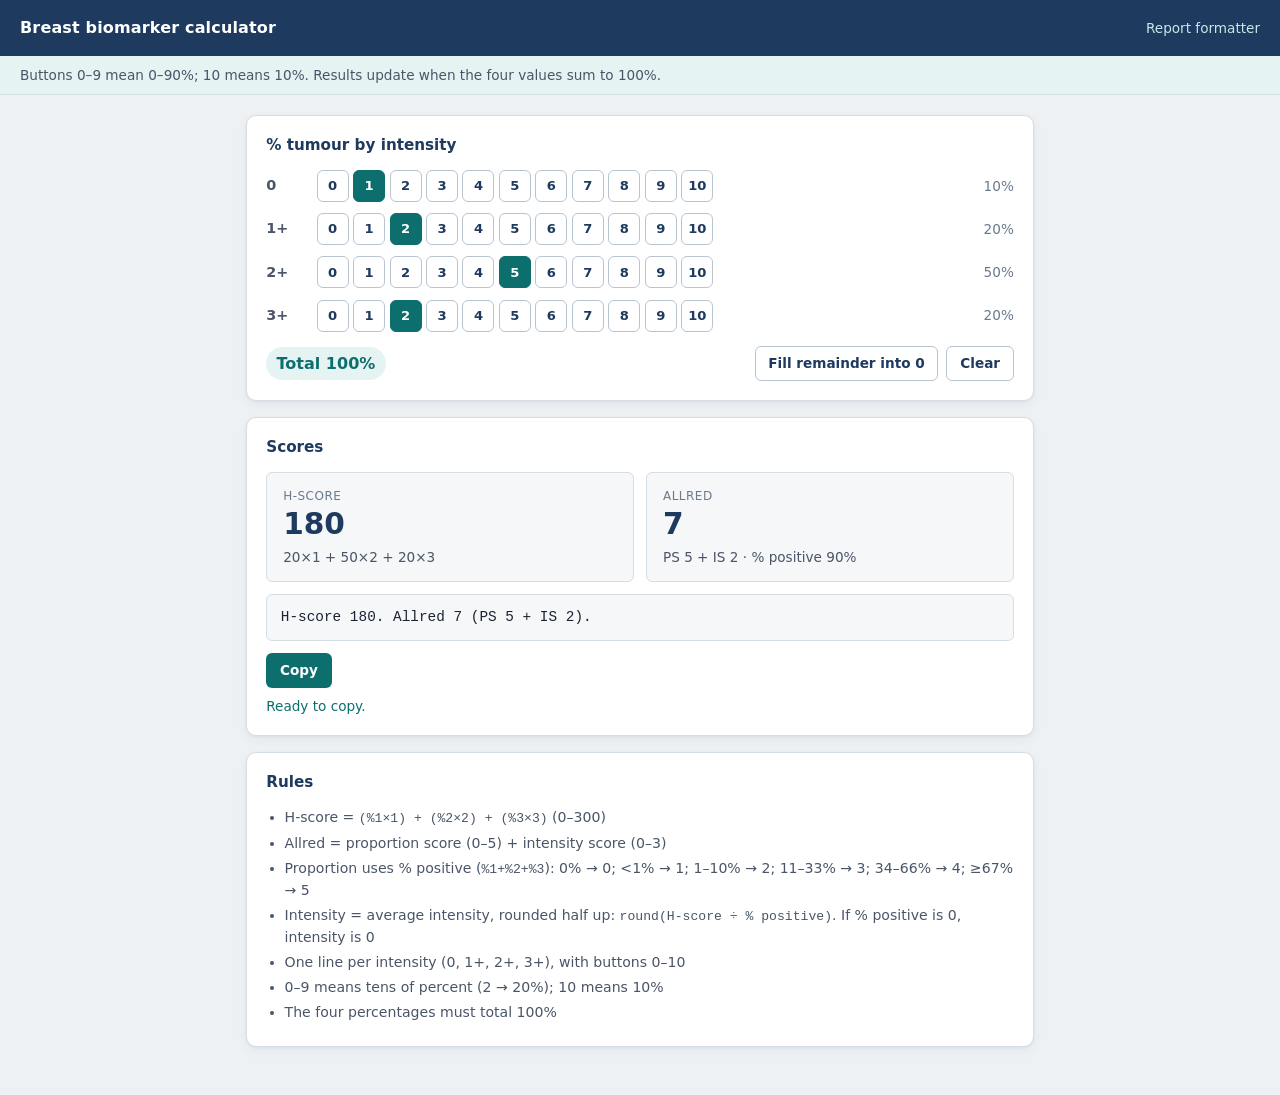
==== breast-biomarker.html @ 1a871011 "Add breast biomarker calculator for H-score and Allred Four intensity rows with buttons 0-10 (2 mean" ====
<!doctype html>
<html lang="en">
<head>
  <meta charset="utf-8"/>
  <meta name="viewport" content="width=device-width,initial-scale=1"/>
  <title>Breast biomarker calculator</title>
  <style>
    :root {
      --bg: #eef1f4;
      --surface: #ffffff;
      --surface-muted: #f5f7f9;
      --border: #d5dde5;
      --border-strong: #b8c4d0;
      --text: #1a2332;
      --text-secondary: #4a5568;
      --text-muted: #6b7a8d;
      --accent: #0d6e6e;
      --accent-hover: #0a5858;
      --accent-soft: #e6f3f3;
      --accent-ring: rgba(13, 110, 110, 0.35);
      --navy: #1e3a5f;
      --danger: #b42318;
      --danger-soft: #fef3f2;
      --ok: #0d6e6e;
      --ok-soft: #e6f3f3;
      --shadow: 0 1px 3px rgba(26, 35, 50, 0.06), 0 4px 12px rgba(26, 35, 50, 0.04);
      --radius: 10px;
      --radius-sm: 6px;
      --font-ui: "Segoe UI", system-ui, -apple-system, Roboto, "Helvetica Neue", Arial, sans-serif;
      --font-mono: "SF Mono", "Cascadia Code", "Consolas", "Liberation Mono", Menlo, monospace;
      --header-h: 56px;
    }
    *, *::before, *::after { box-sizing: border-box; }
    html, body { margin: 0; padding: 0; }
    body {
      font-family: var(--font-ui);
      color: var(--text);
      background: var(--bg);
      line-height: 1.5;
      -webkit-font-smoothing: antialiased;
    }
    .app-header {
      height: var(--header-h);
      background: var(--navy);
      color: #fff;
      display: flex;
      align-items: center;
      justify-content: space-between;
      padding: 0 1.25rem;
      box-shadow: 0 1px 0 rgba(0,0,0,0.08);
    }
    .app-header h1 { font-size: 1rem; font-weight: 600; margin: 0; letter-spacing: 0.01em; }
    .app-header a { color: #c9e6e6; text-decoration: none; font-size: 0.85rem; }
    .app-header a:hover { text-decoration: underline; }
    .banner {
      background: var(--accent-soft);
      color: var(--text-secondary);
      font-size: 0.85rem;
      padding: 0.55rem 1.25rem;
      border-bottom: 1px solid var(--border);
    }
    main {
      max-width: 820px;
      margin: 1.25rem auto 3rem;
      padding: 0 1rem;
      display: grid;
      gap: 1rem;
    }
    .card {
      background: var(--surface);
      border: 1px solid var(--border);
      border-radius: var(--radius);
      box-shadow: var(--shadow);
      padding: 1.1rem 1.2rem 1.2rem;
    }
    .card-title { margin: 0 0 0.85rem; font-size: 0.95rem; color: var(--navy); }
    .rows { display: grid; gap: 0.7rem; }
    .row {
      display: grid;
      grid-template-columns: 2.6rem 1fr 3.2rem;
      align-items: center;
      gap: 0.55rem;
    }
    .row .lab { font-size: 0.9rem; color: var(--text-secondary); font-weight: 650; }
    .row .pct { color: var(--text-muted); font-size: 0.85rem; text-align: right; font-variant-numeric: tabular-nums; }
    .pads {
      display: flex;
      flex-wrap: wrap;
      gap: 0.28rem;
    }
    .pads button {
      font: inherit;
      font-size: 0.82rem;
      font-weight: 650;
      min-width: 2rem;
      height: 2rem;
      padding: 0 0.3rem;
      border-radius: var(--radius-sm);
      border: 1px solid var(--border-strong);
      background: var(--surface);
      color: var(--navy);
      cursor: pointer;
    }
    .pads button:hover { background: var(--surface-muted); }
    .pads button.active {
      background: var(--accent);
      border-color: var(--accent);
      color: #fff;
    }
    .pads button:focus-visible { outline: 2px solid var(--accent-ring); outline-offset: 1px; }
    .total-row {
      margin-top: 0.9rem;
      display: flex;
      align-items: center;
      justify-content: space-between;
      gap: 0.75rem;
      flex-wrap: wrap;
    }
    .total {
      font-variant-numeric: tabular-nums;
      font-weight: 650;
      padding: 0.3rem 0.65rem;
      border-radius: 999px;
      background: var(--danger-soft);
      color: var(--danger);
    }
    .total.ok { background: var(--ok-soft); color: var(--ok); }
    .actions { display: flex; gap: 0.5rem; flex-wrap: wrap; }
    .btn-primary, .btn-secondary {
      font: inherit;
      font-size: 0.85rem;
      font-weight: 600;
      border-radius: var(--radius-sm);
      padding: 0.4rem 0.8rem;
      cursor: pointer;
      border: 1px solid transparent;
    }
    .btn-primary { background: var(--accent); color: #fff; }
    .btn-primary:hover { background: var(--accent-hover); }
    .btn-primary:disabled { opacity: 0.45; cursor: not-allowed; }
    .btn-secondary { background: var(--surface); color: var(--navy); border-color: var(--border-strong); }
    .btn-secondary:hover { background: var(--surface-muted); }
    .scores { display: grid; grid-template-columns: 1fr 1fr; gap: 0.75rem; }
    @media (max-width: 560px) { .scores { grid-template-columns: 1fr; } }
    .score-box {
      background: var(--surface-muted);
      border: 1px solid var(--border);
      border-radius: var(--radius-sm);
      padding: 0.85rem 1rem;
    }
    .score-box .label { font-size: 0.75rem; text-transform: uppercase; letter-spacing: 0.04em; color: var(--text-muted); }
    .score-box .value { font-size: 1.85rem; font-weight: 700; color: var(--navy); line-height: 1.2; margin-top: 0.15rem; }
    .score-box .sub { font-size: 0.85rem; color: var(--text-secondary); margin-top: 0.25rem; }
    .output-pre {
      margin: 0.75rem 0 0;
      padding: 0.75rem 0.85rem;
      background: var(--surface-muted);
      border: 1px solid var(--border);
      border-radius: var(--radius-sm);
      font-family: var(--font-mono);
      font-size: 0.9rem;
      white-space: pre-wrap;
      min-height: 2.6rem;
    }
    .rules { margin: 0; padding-left: 1.15rem; color: var(--text-secondary); font-size: 0.88rem; }
    .rules li { margin: 0.25rem 0; }
    .rules code { font-family: var(--font-mono); font-size: 0.82rem; }
    .status-msg { min-height: 1.2em; font-size: 0.85rem; color: var(--text-muted); margin-top: 0.5rem; }
    .status-msg.error { color: var(--danger); }
    .status-msg.ok { color: var(--ok); }
  </style>
</head>
<body>
  <header class="app-header">
    <h1>Breast biomarker calculator</h1>
    <a href="https://ericfumc.github.io/reporting/index2.html">Report formatter</a>
  </header>
  <div class="banner">Buttons 0–9 mean 0–90%; 10 means 10%. Results update when the four values sum to 100%.</div>
  <main>
    <section class="card" aria-labelledby="input-title">
      <h2 class="card-title" id="input-title">% tumour by intensity</h2>
      <div class="rows" id="rows"></div>
      <div class="total-row">
        <div id="totalBadge" class="total ok" aria-live="polite">Total 100%</div>
        <div class="actions">
          <button type="button" class="btn-secondary" id="btnFill">Fill remainder into 0</button>
          <button type="button" class="btn-secondary" id="btnClear">Clear</button>
        </div>
      </div>
    </section>

    <section class="card" aria-labelledby="out-title">
      <h2 class="card-title" id="out-title">Scores</h2>
      <div class="scores">
        <div class="score-box">
          <div class="label">H-score</div>
          <div class="value" id="hValue">—</div>
          <div class="sub" id="hSub"></div>
        </div>
        <div class="score-box">
          <div class="label">Allred</div>
          <div class="value" id="aValue">—</div>
          <div class="sub" id="aSub"></div>
        </div>
      </div>
      <pre class="output-pre" id="reportLine" aria-label="Report line"></pre>
      <div class="actions" style="margin-top:0.7rem">
        <button type="button" class="btn-primary" id="btnCopy" disabled>Copy</button>
      </div>
      <div class="status-msg" id="status"></div>
    </section>

    <section class="card">
      <h2 class="card-title">Rules</h2>
      <ul class="rules">
        <li>H-score = <code>(%1×1) + (%2×2) + (%3×3)</code> (0–300)</li>
        <li>Allred = proportion score (0–5) + intensity score (0–3)</li>
        <li>Proportion uses % positive (<code>%1+%2+%3</code>): 0% → 0; &lt;1% → 1; 1–10% → 2; 11–33% → 3; 34–66% → 4; ≥67% → 5</li>
        <li>Intensity = average intensity, rounded half up: <code>round(H-score ÷ % positive)</code>. If % positive is 0, intensity is 0</li>
        <li>One line per intensity (0, 1+, 2+, 3+), with buttons 0–10</li>
        <li>0–9 means tens of percent (2 → 20%); 10 means 10%</li>
        <li>The four percentages must total 100%</li>
      </ul>
    </section>
  </main>
  <script>
    (function () {
      const keys = ["p0", "p1", "p2", "p3"];
      const labels = { p0: "0", p1: "1+", p2: "2+", p3: "3+" };
      const selected = { p0: 1, p1: 2, p2: 5, p3: 2 };

      const totalBadge = document.getElementById("totalBadge");
      const hValue = document.getElementById("hValue");
      const hSub = document.getElementById("hSub");
      const aValue = document.getElementById("aValue");
      const aSub = document.getElementById("aSub");
      const reportLine = document.getElementById("reportLine");
      const btnCopy = document.getElementById("btnCopy");
      const status = document.getElementById("status");
      const rows = document.getElementById("rows");

      function expandPct(n) {
        if (n === null || n === undefined) return null;
        if (Number.isInteger(n) && n >= 0 && n <= 9) return n * 10;
        return n;
      }

      function formatNum(n) {
        if (Number.isInteger(n)) return String(n);
        return String(Math.round(n * 1000) / 1000);
      }

      function roundHalfUp(x) {
        return Math.floor(x + 0.5);
      }

      function proportionScore(positive) {
        if (positive <= 0) return 0;
        if (positive < 1) return 1;
        if (positive <= 10) return 2;
        if (positive <= 33) return 3;
        if (positive <= 66) return 4;
        return 5;
      }

      function calculate(p0, p1, p2, p3) {
        const hScore = p1 * 1 + p2 * 2 + p3 * 3;
        const positive = p1 + p2 + p3;
        const ps = proportionScore(positive);
        const is = positive > 0 ? roundHalfUp(hScore / positive) : 0;
        const allred = ps + is;
        return { hScore: hScore, positive: positive, ps: ps, is: is, allred: allred };
      }

      function buildRows() {
        keys.forEach(function (key, i) {
          const row = document.createElement("div");
          row.className = "row";
          const lab = document.createElement("div");
          lab.className = "lab";
          lab.textContent = labels[key];
          const pads = document.createElement("div");
          pads.className = "pads";
          pads.setAttribute("role", "radiogroup");
          pads.setAttribute("aria-label", labels[key] + " percentage");
          for (let n = 0; n <= 10; n++) {
            const b = document.createElement("button");
            b.type = "button";
            b.textContent = String(n);
            b.dataset.key = key;
            b.dataset.n = String(n);
            b.setAttribute("aria-pressed", "false");
            b.addEventListener("click", function () {
              selected[key] = n;
              syncPads();
              render();
            });
            pads.appendChild(b);
          }
          const pct = document.createElement("div");
          pct.className = "pct";
          pct.id = "shown" + i;
          row.appendChild(lab);
          row.appendChild(pads);
          row.appendChild(pct);
          rows.appendChild(row);
        });
      }

      function syncPads() {
        keys.forEach(function (key, i) {
          const val = selected[key];
          document.querySelectorAll('.pads button[data-key="' + key + '"]').forEach(function (b) {
            const on = val !== null && Number(b.dataset.n) === val;
            b.classList.toggle("active", on);
            b.setAttribute("aria-pressed", on ? "true" : "false");
          });
          const shown = document.getElementById("shown" + i);
          const pct = expandPct(val);
          shown.textContent = (pct === null) ? "" : formatNum(pct) + "%";
        });
      }

      function clearResults(msg, kind) {
        hValue.textContent = "—";
        hSub.textContent = "";
        aValue.textContent = "—";
        aSub.textContent = "";
        reportLine.textContent = "";
        btnCopy.disabled = true;
        btnCopy.dataset.line = "";
        status.textContent = msg || "";
        status.className = "status-msg" + (kind ? " " + kind : "");
      }

      function render() {
        const raws = keys.map(function (k) { return selected[k]; });
        if (raws.some(function (v) { return v === null; })) {
          const some = raws.some(function (v) { return v !== null; });
          totalBadge.textContent = some ? "Select all four intensities" : "Select 0–10 for each intensity";
          totalBadge.className = "total";
          clearResults("Choose a button (0–10) on each line.");
          return;
        }
        const vals = raws.map(expandPct);
        const sum = vals.reduce(function (a, b) { return a + b; }, 0);
        const ok = Math.abs(sum - 100) < 1e-6;
        totalBadge.textContent = "Total " + formatNum(sum) + "%";
        totalBadge.className = "total" + (ok ? " ok" : "");
        if (!ok) {
          const delta = 100 - sum;
          const dir = delta > 0 ? "short by " + formatNum(delta) + "%" : "over by " + formatNum(-delta) + "%";
          clearResults("Percentages must total 100% (" + dir + ").", "error");
          return;
        }
        const r = calculate(vals[0], vals[1], vals[2], vals[3]);
        const hShow = formatNum(r.hScore);
        hValue.textContent = hShow;
        hSub.textContent = formatNum(vals[1]) + "×1 + " + formatNum(vals[2]) + "×2 + " + formatNum(vals[3]) + "×3";
        aValue.textContent = String(r.allred);
        aSub.textContent = "PS " + r.ps + " + IS " + r.is + "  ·  % positive " + formatNum(r.positive) + "%";
        const line = "H-score " + hShow + ". Allred " + r.allred + " (PS " + r.ps + " + IS " + r.is + ").";
        reportLine.textContent = line;
        btnCopy.disabled = false;
        btnCopy.dataset.line = line;
        status.textContent = "Ready to copy.";
        status.className = "status-msg ok";
      }

      document.getElementById("btnFill").addEventListener("click", function () {
        const p1 = expandPct(selected.p1) || 0;
        const p2 = expandPct(selected.p2) || 0;
        const p3 = expandPct(selected.p3) || 0;
        const rest = 100 - (p1 + p2 + p3);
        if (rest < 0 || rest > 100) return;
        const tens = Math.round(rest / 10);
        if (Math.abs(rest - tens * 10) > 1e-9 || tens > 10) {
          status.textContent = "Remainder is " + formatNum(rest) + "% — Fill zero only works when that is a multiple of 10.";
          status.className = "status-msg error";
          return;
        }
        selected.p0 = tens;
        syncPads();
        render();
      });

      document.getElementById("btnClear").addEventListener("click", function () {
        keys.forEach(function (k) { selected[k] = null; });
        syncPads();
        render();
      });

      btnCopy.addEventListener("click", function () {
        const line = btnCopy.dataset.line || "";
        if (!line) return;
        function ok() {
          status.textContent = "Copied.";
          status.className = "status-msg ok";
        }
        if (navigator.clipboard && navigator.clipboard.writeText) {
          navigator.clipboard.writeText(line).then(ok).catch(function () {
            status.textContent = "Copy failed — select the report line instead.";
            status.className = "status-msg error";
          });
        } else {
          ok();
        }
      });

      window.biomarkerCalc = { calculate: calculate, proportionScore: proportionScore, roundHalfUp: roundHalfUp, expandPct: expandPct };
      buildRows();
      syncPads();
      render();
    })();
  </script>
</body>
</html>
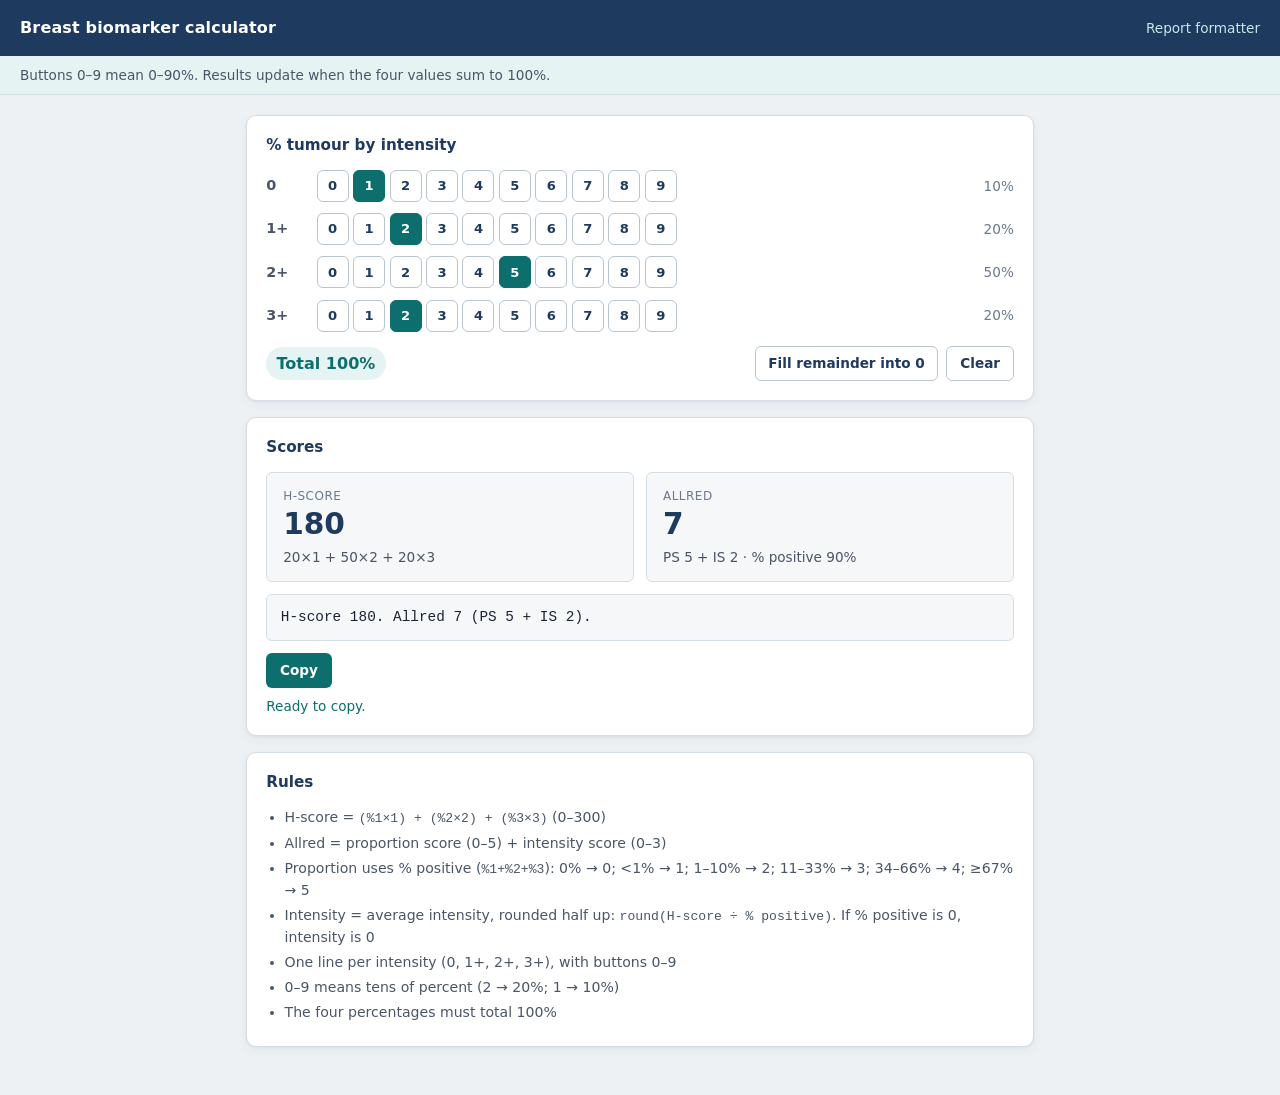
==== commit 04f8e3e7: "Remove the 10 button from the breast biomarker calculator Buttons are 0–9 only (1 means 10%). Fill r" ====
--- a/breast-biomarker.html
+++ b/breast-biomarker.html
@@ -175,7 +175,7 @@
     <h1>Breast biomarker calculator</h1>
     <a href="https://ericfumc.github.io/reporting/index2.html">Report formatter</a>
   </header>
-  <div class="banner">Buttons 0–9 mean 0–90%; 10 means 10%. Results update when the four values sum to 100%.</div>
+  <div class="banner">Buttons 0–9 mean 0–90%. Results update when the four values sum to 100%.</div>
   <main>
     <section class="card" aria-labelledby="input-title">
       <h2 class="card-title" id="input-title">% tumour by intensity</h2>
@@ -217,8 +217,8 @@
         <li>Allred = proportion score (0–5) + intensity score (0–3)</li>
         <li>Proportion uses % positive (<code>%1+%2+%3</code>): 0% → 0; &lt;1% → 1; 1–10% → 2; 11–33% → 3; 34–66% → 4; ≥67% → 5</li>
         <li>Intensity = average intensity, rounded half up: <code>round(H-score ÷ % positive)</code>. If % positive is 0, intensity is 0</li>
-        <li>One line per intensity (0, 1+, 2+, 3+), with buttons 0–10</li>
-        <li>0–9 means tens of percent (2 → 20%); 10 means 10%</li>
+        <li>One line per intensity (0, 1+, 2+, 3+), with buttons 0–9</li>
+        <li>0–9 means tens of percent (2 → 20%; 1 → 10%)</li>
         <li>The four percentages must total 100%</li>
       </ul>
     </section>
@@ -283,7 +283,7 @@
           pads.className = "pads";
           pads.setAttribute("role", "radiogroup");
           pads.setAttribute("aria-label", labels[key] + " percentage");
-          for (let n = 0; n <= 10; n++) {
+          for (let n = 0; n <= 9; n++) {
             const b = document.createElement("button");
             b.type = "button";
             b.textContent = String(n);
@@ -337,9 +337,9 @@
         const raws = keys.map(function (k) { return selected[k]; });
         if (raws.some(function (v) { return v === null; })) {
           const some = raws.some(function (v) { return v !== null; });
-          totalBadge.textContent = some ? "Select all four intensities" : "Select 0–10 for each intensity";
+          totalBadge.textContent = some ? "Select all four intensities" : "Select 0–9 for each intensity";
           totalBadge.className = "total";
-          clearResults("Choose a button (0–10) on each line.");
+          clearResults("Choose a button (0–9) on each line.");
           return;
         }
         const vals = raws.map(expandPct);
@@ -367,19 +367,37 @@
         status.className = "status-msg ok";
       }
 
+      function fillRemainderIntoZero(state) {
+        const p1 = expandPct(state.p1) || 0;
+        const p2 = expandPct(state.p2) || 0;
+        const p3 = expandPct(state.p3) || 0;
+        const rest = 100 - (p1 + p2 + p3);
+        if (rest < 0 || rest > 100) {
+          return { ok: false, rest: rest, shorthand: null, message: null };
+        }
+        const tens = Math.round(rest / 10);
+        // Buttons are 0–9 only (0–90%). Never store 10, which has no button.
+        if (Math.abs(rest - tens * 10) > 1e-9 || tens < 0 || tens > 9) {
+          return {
+            ok: false,
+            rest: rest,
+            shorthand: null,
+            message: "Remainder is " + formatNum(rest) + "% — Fill zero only works when that is a multiple of 10 from 0–90%."
+          };
+        }
+        return { ok: true, rest: rest, shorthand: tens, message: null };
+      }
+
       document.getElementById("btnFill").addEventListener("click", function () {
-        const p1 = expandPct(selected.p1) || 0;
-        const p2 = expandPct(selected.p2) || 0;
-        const p3 = expandPct(selected.p3) || 0;
-        const rest = 100 - (p1 + p2 + p3);
-        if (rest < 0 || rest > 100) return;
-        const tens = Math.round(rest / 10);
-        if (Math.abs(rest - tens * 10) > 1e-9 || tens > 10) {
-          status.textContent = "Remainder is " + formatNum(rest) + "% — Fill zero only works when that is a multiple of 10.";
-          status.className = "status-msg error";
+        const result = fillRemainderIntoZero(selected);
+        if (!result.ok) {
+          if (result.message) {
+            status.textContent = result.message;
+            status.className = "status-msg error";
+          }
           return;
         }
-        selected.p0 = tens;
+        selected.p0 = result.shorthand;
         syncPads();
         render();
       });
@@ -407,7 +425,7 @@
         }
       });
 
-      window.biomarkerCalc = { calculate: calculate, proportionScore: proportionScore, roundHalfUp: roundHalfUp, expandPct: expandPct };
+      window.biomarkerCalc = { calculate: calculate, proportionScore: proportionScore, roundHalfUp: roundHalfUp, expandPct: expandPct, fillRemainderIntoZero: fillRemainderIntoZero };
       buildRows();
       syncPads();
       render();
